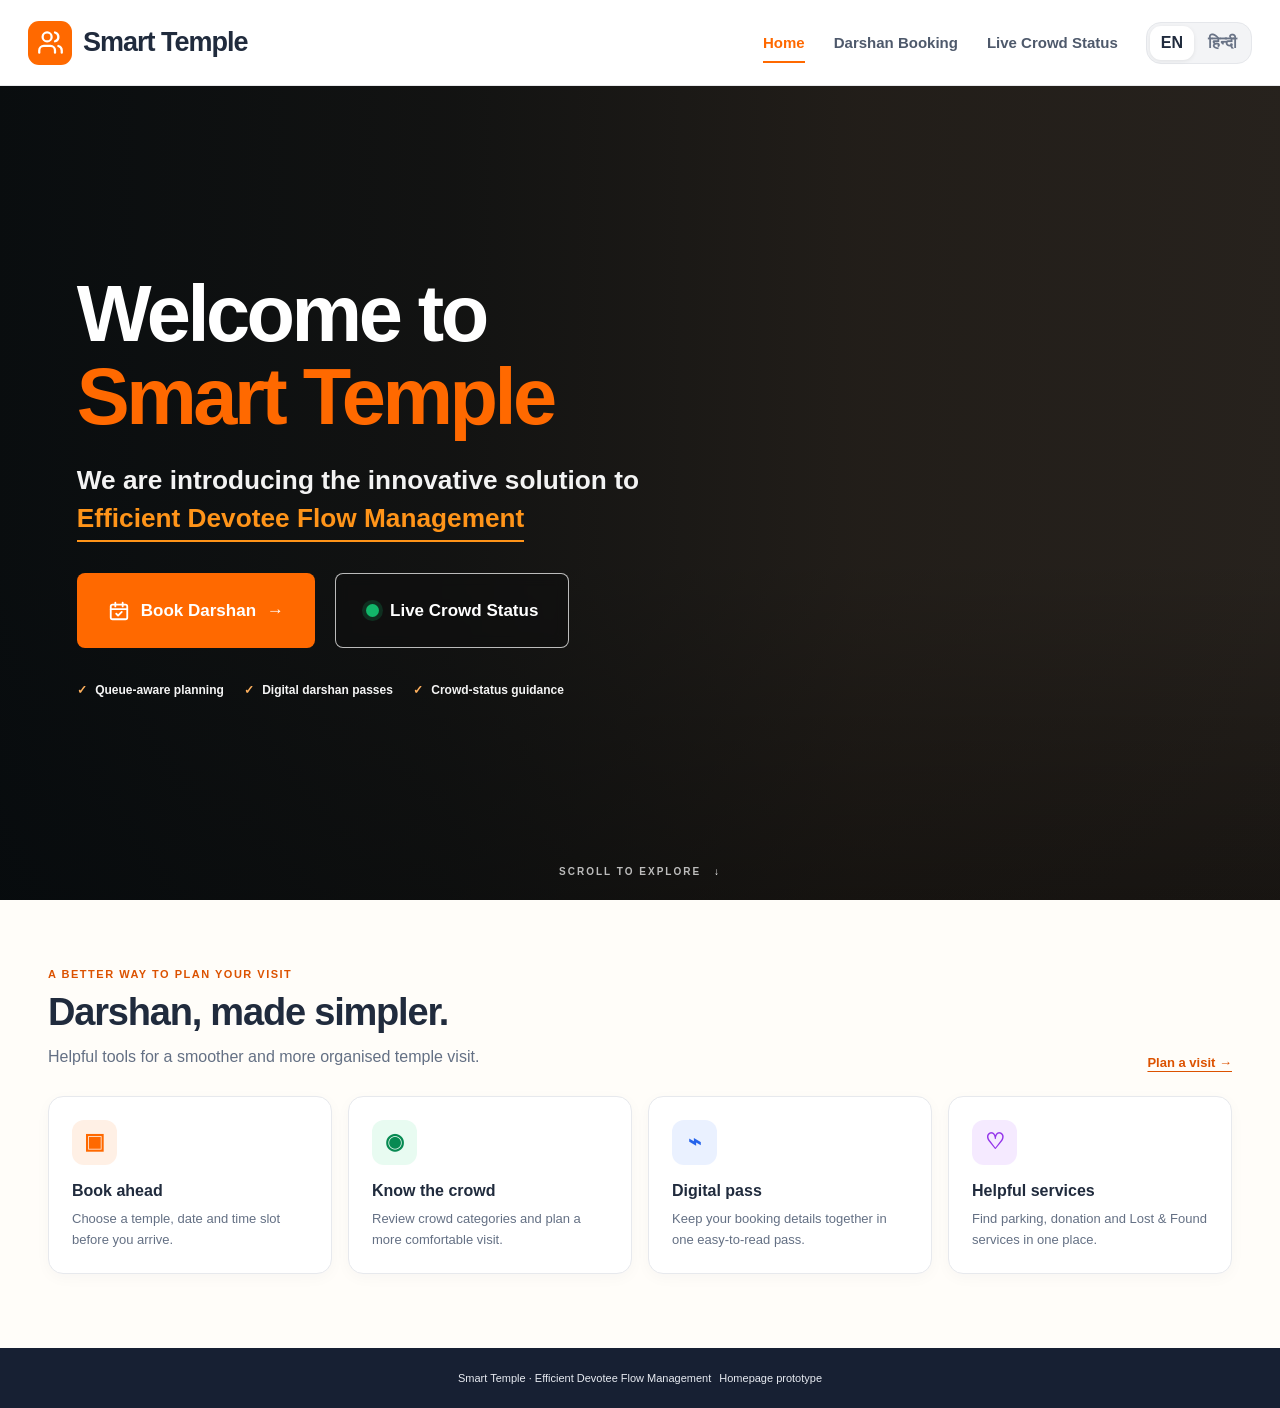
==== index.html @ b8e5ee09 "Add files via upload" ====
<!DOCTYPE html>
<html lang="en">
<head>
  <meta charset="UTF-8">
  <meta name="viewport" content="width=device-width, initial-scale=1.0">
  <meta name="theme-color" content="#ffffff">
  <title>Smart Temple | Efficient Devotee Flow Management</title>
  <link rel="stylesheet" href="styles.css">
</head>

<body>
  <header class="site-header">
    <a class="brand" href="#home" aria-label="Smart Temple Home">
      <span class="brand-icon" aria-hidden="true">
        <svg viewBox="0 0 24 24" fill="none" stroke="currentColor"
             stroke-width="2" stroke-linecap="round" stroke-linejoin="round">
          <path d="M16 21v-2a4 4 0 0 0-4-4H6a4 4 0 0 0-4 4v2"/>
          <circle cx="9" cy="7" r="4"/>
          <path d="M22 21v-2a4 4 0 0 0-3-3.87M16 3.13a4 4 0 0 1 0 7.75"/>
        </svg>
      </span>
      <span>Smart Temple</span>
    </a>

    <nav class="main-nav" id="mainNav" aria-label="Main navigation">
      <a class="nav-link active" href="#home">Home</a>
      <a class="nav-link" href="./login.html">Darshan Booking</a>
      <a class="nav-link" href="#crowd" data-coming-soon="Live Crowd Status">Live Crowd Status</a>
    </nav>

    <div class="language-switch" aria-label="Choose language">
      <button class="language-btn active" data-lang="en">EN</button>
      <button class="language-btn" data-lang="hi">हिन्दी</button>
    </div>

    <button class="menu-toggle" id="menuToggle"
            aria-label="Toggle navigation" aria-expanded="false">☰</button>
  </header>

  <main>
    <section class="hero" id="home">
      <div class="hero-content">
        <h1 id="heroTitle">
          Welcome to<br>
          <span>Smart Temple</span>
        </h1>

        <p class="hero-description" id="heroDescription">
          We are introducing the innovative solution to<br class="desktop-break">
          <strong>Efficient Devotee Flow Management</strong>
        </p>

        <div class="hero-actions">
          <a class="btn btn-primary" href="./login.html">
            <svg viewBox="0 0 24 24" fill="none" stroke="currentColor"
                 stroke-width="2" stroke-linecap="round" stroke-linejoin="round"
                 aria-hidden="true">
              <rect x="3" y="5" width="18" height="16" rx="2"/>
              <path d="M16 3v4M8 3v4M3 10h18M9 15l2 2 4-4"/>
            </svg>
            <span id="bookText">Book Darshan</span>
            <span aria-hidden="true">→</span>
          </a>

          <a class="btn btn-secondary" href="#crowd" data-coming-soon="Live Crowd Status">
            <span class="live-dot" aria-hidden="true"></span>
            <span id="crowdText">Live Crowd Status</span>
          </a>
        </div>

        <div class="hero-benefits">
          <span><b>✓</b> Queue-aware planning</span>
          <span><b>✓</b> Digital darshan passes</span>
          <span><b>✓</b> Crowd-status guidance</span>
        </div>
      </div>

      <div class="scroll-hint">SCROLL TO EXPLORE <span>↓</span></div>
    </section>

    <section class="features" id="features">
      <div class="section-heading">
        <div>
          <span class="eyebrow">A BETTER WAY TO PLAN YOUR VISIT</span>
          <h2>Darshan, made simpler.</h2>
          <p>Helpful tools for a smoother and more organised temple visit.</p>
        </div>
        <a class="text-link" href="./login.html">
          Plan a visit →
        </a>
      </div>

      <div class="feature-grid">
        <article class="feature-card">
          <div class="feature-icon icon-orange">▣</div>
          <h3>Book ahead</h3>
          <p>Choose a temple, date and time slot before you arrive.</p>
        </article>

        <article class="feature-card">
          <div class="feature-icon icon-green">◉</div>
          <h3>Know the crowd</h3>
          <p>Review crowd categories and plan a more comfortable visit.</p>
        </article>

        <article class="feature-card">
          <div class="feature-icon icon-blue">⌁</div>
          <h3>Digital pass</h3>
          <p>Keep your booking details together in one easy-to-read pass.</p>
        </article>

        <article class="feature-card">
          <div class="feature-icon icon-purple">♡</div>
          <h3>Helpful services</h3>
          <p>Find parking, donation and Lost &amp; Found services in one place.</p>
        </article>
      </div>
    </section>
  </main>

  <footer class="site-footer">
    Smart Temple · Efficient Devotee Flow Management
    <span>Homepage prototype</span>
  </footer>

  <div class="toast" id="toast" role="status" aria-live="polite"></div>

  <script>
    const nav = document.getElementById("mainNav");
    const menuToggle = document.getElementById("menuToggle");
    const toast = document.getElementById("toast");
    let toastTimer;

    function showToast(message) {
      toast.textContent = message;
      toast.classList.add("show");
      clearTimeout(toastTimer);
      toastTimer = setTimeout(() => toast.classList.remove("show"), 2600);
    }

    function closeMobileMenu() {
      nav.classList.remove("open");
      menuToggle.setAttribute("aria-expanded", "false");
      menuToggle.textContent = "☰";
    }

    menuToggle.addEventListener("click", () => {
      const isOpen = nav.classList.toggle("open");
      menuToggle.setAttribute("aria-expanded", String(isOpen));
      menuToggle.textContent = isOpen ? "×" : "☰";
    });

    document.querySelectorAll("[data-coming-soon]").forEach(link => {
      link.addEventListener("click", event => {
        event.preventDefault();
        showToast(link.dataset.comingSoon + " page is coming next!");
        closeMobileMenu();
      });
    });

    document.querySelectorAll(".nav-link:not([data-coming-soon])").forEach(link => {
      link.addEventListener("click", () => {
        document.querySelectorAll(".nav-link").forEach(item => {
          item.classList.remove("active");
        });
        link.classList.add("active");
        closeMobileMenu();
      });
    });

    document.querySelectorAll("[data-lang]").forEach(button => {
      button.addEventListener("click", () => {
        document.querySelectorAll("[data-lang]").forEach(item => {
          item.classList.toggle("active", item === button);
        });

        const hindi = button.dataset.lang === "hi";

        document.getElementById("heroTitle").innerHTML = hindi
          ? 'स्मार्ट मंदिर में<br><span>आपका स्वागत है</span>'
          : 'Welcome to<br><span>Smart Temple</span>';

        document.getElementById("heroDescription").innerHTML = hindi
          ? 'दर्शन अनुभव को बेहतर बनाने का अभिनव समाधान<br class="desktop-break"><strong>कुशल भक्त प्रवाह प्रबंधन</strong>'
          : 'We are introducing the innovative solution to<br class="desktop-break"><strong>Efficient Devotee Flow Management</strong>';

        document.getElementById("bookText").textContent =
          hindi ? "दर्शन बुक करें" : "Book Darshan";

        document.getElementById("crowdText").textContent =
          hindi ? "लाइव भीड़ स्थिति" : "Live Crowd Status";
      });
    });
  </script>
</body>
</html>
---- styles.css ----
:root {
  --orange: #ff6900;
  --orange-dark: #dc5200;
  --ink: #202b3d;
  --muted: #647084;
  --green: #12b76a;
  --line: #e7e9ed;
}

* {
  box-sizing: border-box;
}

html {
  scroll-behavior: smooth;
}

body {
  margin: 0;
  font-family: "Segoe UI", Arial, sans-serif;
  color: var(--ink);
  background: #fffdf9;
}

button,
a {
  font: inherit;
}

button {
  cursor: pointer;
}

/* HEADER */
.site-header {
  height: 86px;
  padding: 0 28px;
  display: flex;
  align-items: center;
  gap: 28px;
  background: #fff;
  border-bottom: 1px solid #e9eaec;
  position: sticky;
  top: 0;
  z-index: 20;
}

.brand {
  display: flex;
  align-items: center;
  gap: 11px;
  color: var(--ink);
  text-decoration: none;
  font-size: 27px;
  font-weight: 900;
  letter-spacing: -1px;
  white-space: nowrap;
}

.brand-icon {
  width: 44px;
  height: 44px;
  display: grid;
  place-items: center;
  color: white;
  background: var(--orange);
  border-radius: 11px;
}

.brand-icon svg {
  width: 27px;
  height: 27px;
}

.main-nav {
  display: flex;
  align-items: center;
  gap: 29px;
  height: 100%;
  margin-left: auto;
}

.nav-link {
  height: 100%;
  display: flex;
  align-items: center;
  position: relative;
  text-decoration: none;
  color: #4e596b;
  font-size: 15px;
  font-weight: 700;
}

.nav-link:hover,
.nav-link.active {
  color: var(--orange);
}

.nav-link.active::after {
  content: "";
  position: absolute;
  bottom: 22px;
  left: 0;
  right: 0;
  height: 2px;
  background: var(--orange);
}

.language-switch {
  display: flex;
  gap: 3px;
  padding: 3px;
  background: #f3f4f6;
  border: 1px solid #e5e7eb;
  border-radius: 15px;
}

.language-btn {
  padding: 8px 11px;
  border: 0;
  border-radius: 11px;
  background: transparent;
  color: #697386;
  font-weight: 800;
}

.language-btn.active {
  color: var(--ink);
  background: white;
  box-shadow: 0 1px 4px #00000014;
}

.menu-toggle {
  display: none;
  border: 0;
  background: transparent;
  color: var(--ink);
  font-size: 25px;
}

/* HERO BACKGROUND — LOCAL ASSET */
.hero {
  min-height: 680px;
  height: calc(100vh - 86px);
  max-height: 850px;
  position: relative;
  display: flex;
  align-items: center;
  overflow: hidden;
  color: white;

  /* Image must be at assets/temple-hero.png */
  background-color: #28231e;
  background-image: url("./assets/temple-hero.png");
  background-position: center 52%;
  background-size: cover;
  background-repeat: no-repeat;
}

/* Dark overlay keeps text readable */
.hero::before {
  content: "";
  position: absolute;
  inset: 0;
  background:
    linear-gradient(
      90deg,
      rgba(5, 10, 13, 0.88) 0%,
      rgba(9, 12, 13, 0.70) 35%,
      rgba(17, 15, 12, 0.28) 67%,
      rgba(16, 13, 10, 0.05) 100%
    ),
    linear-gradient(
      0deg,
      rgba(0, 0, 0, 0.40),
      transparent 42%
    );
}

.hero-content {
  position: relative;
  z-index: 1;
  width: 88%;
  max-width: 1510px;
  margin: 0 auto;
  padding: 40px 0 56px;
}

.hero h1 {
  margin: 0 0 24px;
  font-size: clamp(52px, 6.2vw, 94px);
  line-height: 1.04;
  letter-spacing: -3.5px;
  font-weight: 900;
}

.hero h1 span {
  color: var(--orange);
}

.hero-description {
  margin: 0 0 31px;
  font-size: clamp(19px, 2.05vw, 28px);
  line-height: 1.43;
  font-weight: 650;
  color: #f3f3f3;
}

.hero-description strong {
  display: inline-block;
  color: #ff9419;
  border-bottom: 2px solid #ff9419;
  padding-bottom: 3px;
  font-weight: 800;
}

/* HERO BUTTONS */
.hero-actions {
  display: flex;
  flex-wrap: wrap;
  gap: 20px;
}

.btn {
  min-height: 75px;
  padding: 0 30px;
  border-radius: 8px;
  border: 1px solid transparent;
  display: inline-flex;
  align-items: center;
  justify-content: center;
  gap: 11px;
  color: white;
  font-size: 17px;
  font-weight: 800;
  text-decoration: none;
  transition: transform 0.2s, box-shadow 0.2s;
}

.btn:hover {
  transform: translateY(-2px);
  box-shadow: 0 9px 22px #0003;
}

.btn-primary {
  background: var(--orange);
}

.btn-primary:hover {
  background: var(--orange-dark);
}

.btn-primary svg {
  width: 22px;
  height: 22px;
}

.btn-secondary {
  background: rgba(15, 15, 15, 0.62);
  border-color: #ffffffb8;
  backdrop-filter: blur(7px);
}

.live-dot {
  width: 13px;
  height: 13px;
  border-radius: 50%;
  background: var(--green);
  box-shadow: 0 0 0 4px #12b76a30;
}

/* HERO BENEFITS */
.hero-benefits {
  display: flex;
  flex-wrap: wrap;
  gap: 20px;
  margin-top: 35px;
  color: #f4f4f4;
  font-size: 12px;
  font-weight: 650;
}

.hero-benefits b {
  color: #ffb15e;
  margin-right: 5px;
}

.scroll-hint {
  position: absolute;
  bottom: 23px;
  left: 50%;
  transform: translateX(-50%);
  color: #ffffffb8;
  font-size: 10px;
  font-weight: 700;
  letter-spacing: 2px;
  white-space: nowrap;
}

.scroll-hint span {
  color: white;
  margin-left: 8px;
}

/* FEATURE SECTION */
.features {
  max-width: 1240px;
  margin: auto;
  padding: 64px 28px 74px;
}

.section-heading {
  display: flex;
  justify-content: space-between;
  align-items: end;
  gap: 20px;
  margin-bottom: 26px;
}

.eyebrow {
  color: var(--orange-dark);
  font-size: 11px;
  font-weight: 900;
  letter-spacing: 1.5px;
}

.section-heading h2 {
  font-size: clamp(28px, 3.2vw, 38px);
  letter-spacing: -1.2px;
  margin: 9px 0 0;
}

.section-heading p {
  color: var(--muted);
  margin: 10px 0 0;
  line-height: 1.6;
}

.text-link {
  color: var(--orange-dark);
  font-size: 13px;
  font-weight: 800;
  text-underline-offset: 4px;
  white-space: nowrap;
}

.feature-grid {
  display: grid;
  grid-template-columns: repeat(4, minmax(0, 1fr));
  gap: 16px;
}

.feature-card {
  padding: 23px;
  background: white;
  border: 1px solid var(--line);
  border-radius: 15px;
  box-shadow: 0 4px 15px #1e293b08;
}

.feature-icon {
  width: 45px;
  height: 45px;
  border-radius: 12px;
  display: grid;
  place-items: center;
  margin-bottom: 17px;
  font-size: 22px;
  font-weight: 800;
}

.icon-orange {
  background: #fff0e5;
  color: var(--orange);
}

.icon-green {
  background: #e8fbf1;
  color: #078a52;
}

.icon-blue {
  background: #eaf1ff;
  color: #2463eb;
}

.icon-purple {
  background: #f5eaff;
  color: #9333ea;
}

.feature-card h3 {
  font-size: 16px;
  margin: 0 0 8px;
}

.feature-card p {
  color: var(--muted);
  font-size: 13px;
  line-height: 1.65;
  margin: 0;
}

/* FOOTER */
.site-footer {
  display: flex;
  justify-content: center;
  gap: 8px;
  flex-wrap: wrap;
  background: #172033;
  color: #e8ebf2;
  padding: 24px;
  text-align: center;
  font-size: 11px;
}

/* TOAST MESSAGE */
.toast {
  position: fixed;
  left: 50%;
  bottom: 24px;
  transform: translate(-50%, 20px);
  opacity: 0;
  pointer-events: none;
  z-index: 50;
  padding: 13px 18px;
  background: #172033;
  color: white;
  border-radius: 10px;
  box-shadow: 0 8px 24px #0003;
  font-size: 12px;
  font-weight: 700;
  transition: opacity 0.2s, transform 0.2s;
  max-width: calc(100vw - 30px);
  text-align: center;
}

.toast.show {
  opacity: 1;
  transform: translate(-50%, 0);
}

/* TABLET */
@media (max-width: 1000px) {
  .site-header {
    padding: 0 18px;
    gap: 18px;
  }

  .brand {
    font-size: 22px;
  }

  .main-nav {
    gap: 18px;
  }

  .feature-grid {
    grid-template-columns: repeat(2, minmax(0, 1fr));
  }

  .hero {
    background-position: 56% center;
  }
}

/* MOBILE */
@media (max-width: 720px) {
  .site-header {
    height: 72px;
  }

  .brand {
    font-size: 20px;
  }

  .brand-icon {
    width: 38px;
    height: 38px;
  }

  .menu-toggle {
    display: block;
  }

  .main-nav {
    display: none;
    position: absolute;
    top: 72px;
    left: 0;
    right: 0;
    height: auto;
    padding: 10px 18px 16px;
    flex-direction: column;
    align-items: stretch;
    gap: 0;
    background: white;
    box-shadow: 0 10px 18px #00000012;
  }

  .main-nav.open {
    display: flex;
  }

  .nav-link {
    height: 43px;
  }

  .nav-link.active::after {
    display: none;
  }

  .language-switch {
    margin-left: auto;
  }

  .language-btn {
    padding: 7px 9px;
    font-size: 11px;
  }

  .hero {
    height: calc(100svh - 72px);
    min-height: 590px;
    background-position: 56% center;
  }

  .hero::before {
    background:
      linear-gradient(
        90deg,
        rgba(5, 10, 13, 0.82),
        rgba(9, 12, 13, 0.48) 70%,
        rgba(17, 15, 12, 0.18)
      ),
      linear-gradient(
        0deg,
        rgba(0, 0, 0, 0.45),
        transparent 50%
      );
  }

  .hero-content {
    width: calc(100% - 40px);
    padding: 28px 0;
  }

  .hero h1 {
    font-size: clamp(48px, 10vw, 68px);
    letter-spacing: -2px;
  }

  .hero-description {
    font-size: 18px;
  }

  .btn {
    min-height: 60px;
    padding: 0 18px;
    font-size: 14px;
  }

  .hero-actions {
    gap: 12px;
  }

  .hero-benefits {
    flex-direction: column;
    gap: 9px;
    margin-top: 25px;
  }

  .scroll-hint {
    display: none;
  }

  .features {
    padding: 42px 18px 50px;
  }

  .section-heading {
    align-items: start;
    flex-direction: column;
  }
}

/* SMALL MOBILE */
@media (max-width: 430px) {
  .brand {
    font-size: 18px;
    gap: 8px;
  }

  .brand-icon {
    width: 34px;
    height: 34px;
  }

  .hero h1 {
    font-size: 47px;
  }

  .hero-actions {
    flex-direction: column;
    align-items: stretch;
    max-width: 310px;
  }

  .feature-grid {
    grid-template-columns: 1fr;
  }
}
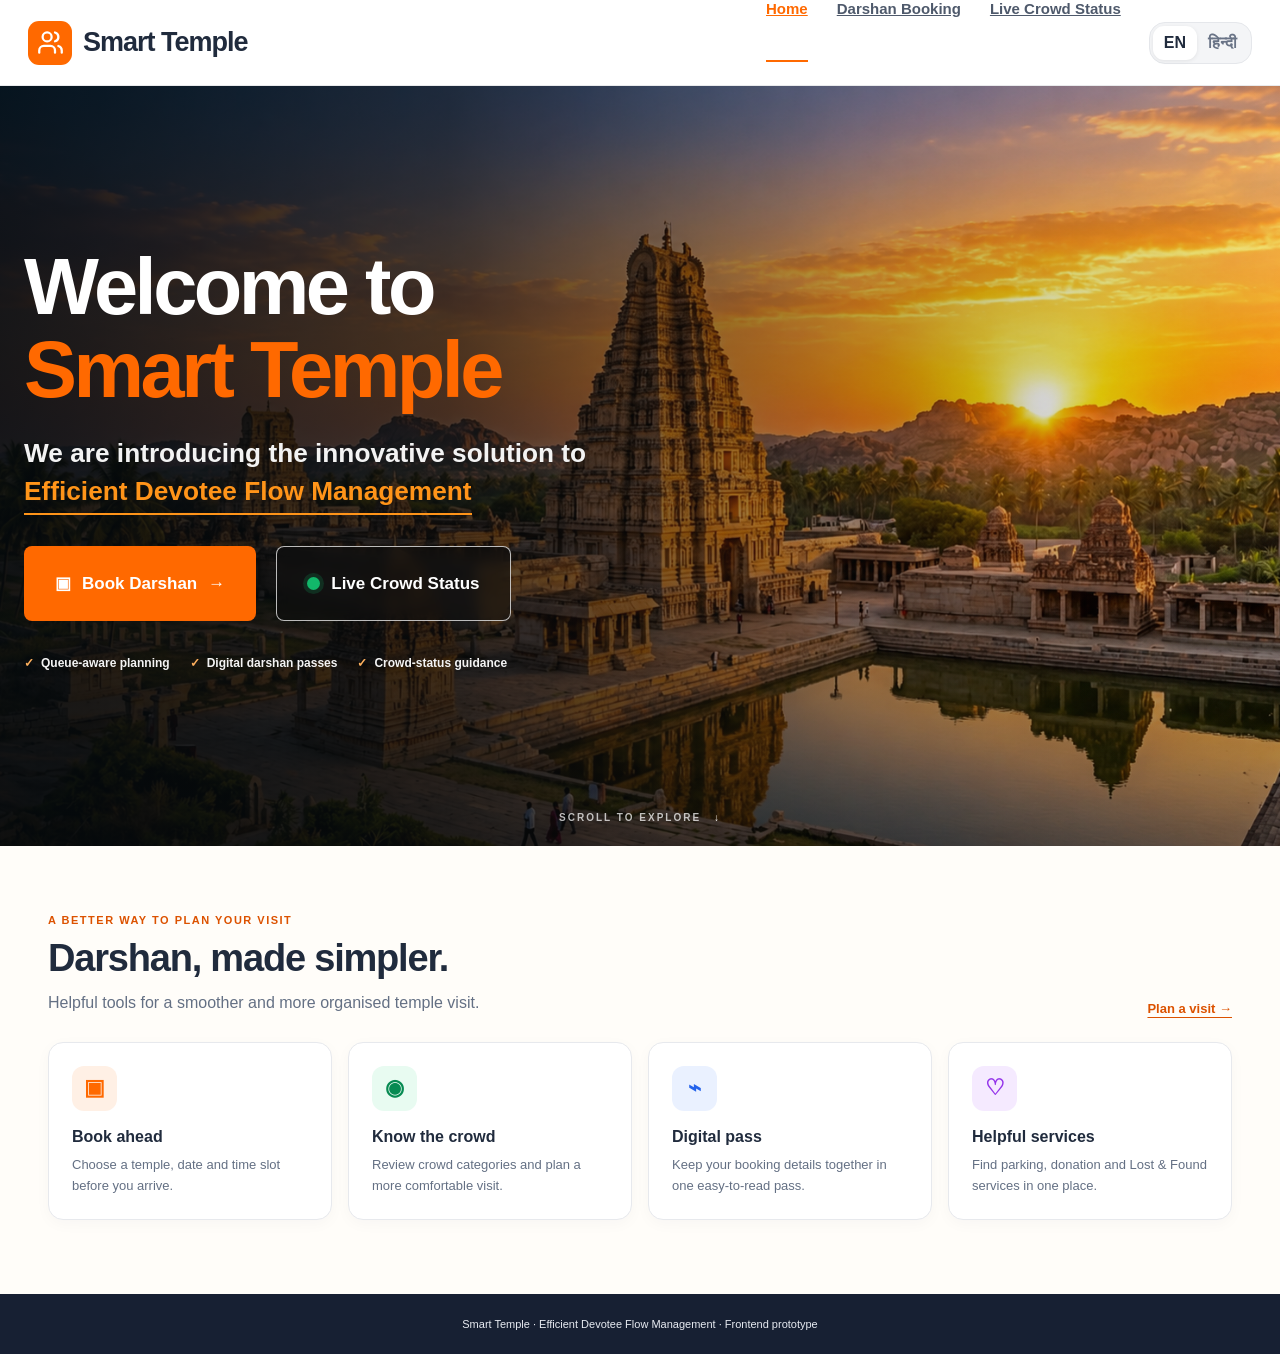
==== commit afe4f821: "Add Supabase live crowd status page" ====
--- a/index.html
+++ b/index.html
@@ -1,197 +1,515 @@
-
 <!DOCTYPE html>
 <html lang="en">
 <head>
-  <meta charset="UTF-8">
-  <meta name="viewport" content="width=device-width, initial-scale=1.0">
-  <meta name="theme-color" content="#ffffff">
-  <title>Smart Temple | Efficient Devotee Flow Management</title>
-  <link rel="stylesheet" href="styles.css">
+<meta charset="UTF-8">
+<meta name="viewport" content="width=device-width, initial-scale=1.0">
+<meta name="theme-color" content="#ffffff">
+<title>Smart Temple | Efficient Devotee Flow Management</title>
+<style>
+:root {
+  --saffron: #ff6900;
+  --saffron-dark: #dc5200;
+  --ink: #202b3d;
+  --muted: #647084;
+  --paper: #fffdf9;
+  --line: #e7e9ed;
+  --green: #12b76a;
+}
+* { box-sizing: border-box; }
+html { scroll-behavior: smooth; }
+body {
+  margin: 0;
+  font-family: Inter, "Segoe UI", Arial, sans-serif;
+  color: var(--ink);
+  background: var(--paper);
+}
+button, a { font: inherit; }
+button { cursor: pointer; }
+.site-header {
+  height: 86px;
+  padding: 0 28px;
+  display: flex;
+  align-items: center;
+  gap: 28px;
+  background: #fff;
+  border-bottom: 1px solid #e9eaec;
+  position: sticky;
+  top: 0;
+  z-index: 20;
+}
+.brand {
+  display: inline-flex;
+  align-items: center;
+  gap: 11px;
+  color: var(--ink);
+  text-decoration: none;
+  font-weight: 900;
+  font-size: 27px;
+  letter-spacing: -1px;
+  white-space: nowrap;
+}
+.brand-icon {
+  width: 44px;
+  height: 44px;
+  display: grid;
+  place-items: center;
+  color: #fff;
+  background: var(--saffron);
+  border-radius: 11px;
+}
+.brand-icon svg { width: 27px; height: 27px; }
+.main-nav {
+  display: flex;
+  align-items: center;
+  gap: 29px;
+  height: 100%;
+  margin-left: auto;
+}
+.nav-link {
+  height: 100%;
+  padding: 0;
+  border: 0;
+  background: transparent;
+  color: #4e596b;
+  font-size: 15px;
+  font-weight: 700;
+  position: relative;
+}
+.nav-link:hover, .nav-link.active { color: var(--saffron); }
+.nav-link.active::after {
+  content: "";
+  position: absolute;
+  bottom: 23px;
+  left: 0;
+  right: 0;
+  height: 2px;
+  background: var(--saffron);
+}
+.language-switch {
+  display: flex;
+  align-items: center;
+  padding: 3px;
+  background: #f4f5f7;
+  border: 1px solid #e5e7eb;
+  border-radius: 16px;
+}
+.language-switch button {
+  border: 0;
+  border-radius: 11px;
+  background: transparent;
+  padding: 8px 11px;
+  color: #697386;
+  font-weight: 800;
+}
+.language-switch button.active {
+  color: #202b3d;
+  background: white;
+  box-shadow: 0 1px 4px #00000014;
+}
+.menu-toggle {
+  display: none;
+  border: 0;
+  background: transparent;
+  font-size: 25px;
+  color: var(--ink);
+}
+.hero {
+  min-height: min(760px, calc(100vh - 86px));
+  height: 720px;
+  max-height: 850px;
+  position: relative;
+  display: flex;
+  align-items: center;
+  overflow: hidden;
+  color: white;
+  background: #28231e url("assets/temple-hero.png") center 52% / cover no-repeat;
+}
+.hero::before {
+  content: "";
+  position: absolute;
+  inset: 0;
+  background:
+    linear-gradient(90deg, rgba(5, 10, 13, .88) 0%, rgba(9, 12, 13, .70) 35%, rgba(17, 15, 12, .28) 67%, rgba(16, 13, 10, .05) 100%),
+    linear-gradient(0deg, rgba(0, 0, 0, .40) 0%, transparent 42%);
+}
+.hero-content {
+  position: relative;
+  z-index: 1;
+  width: min(100% - 48px, 1510px);
+  margin: 0 auto;
+  padding: 40px 0 56px;
+}
+.hero-copy-wrap { max-width: 900px; }
+.hero h1 {
+  margin: 0 0 24px;
+  font-size: clamp(52px, 6.2vw, 94px);
+  line-height: 1.04;
+  letter-spacing: -3.5px;
+  font-weight: 900;
+}
+.hero h1 span { color: var(--saffron); }
+.hero-description {
+  margin: 0 0 31px;
+  font-size: clamp(19px, 2.05vw, 28px);
+  line-height: 1.43;
+  font-weight: 650;
+  color: #f3f3f3;
+}
+.hero-description strong {
+  display: inline-block;
+  color: #ff9419;
+  border-bottom: 2px solid #ff9419;
+  padding-bottom: 3px;
+  font-weight: 800;
+}
+.hero-actions {
+  display: flex;
+  flex-wrap: wrap;
+  gap: 20px;
+}
+.btn {
+  min-height: 75px;
+  padding: 0 30px;
+  border-radius: 8px;
+  border: 1px solid transparent;
+  display: inline-flex;
+  align-items: center;
+  justify-content: center;
+  gap: 11px;
+  color: white;
+  font-size: 17px;
+  font-weight: 800;
+  text-decoration: none;
+  transition: transform .15s ease, box-shadow .15s ease, background .15s ease;
+}
+.btn:hover { transform: translateY(-2px); box-shadow: 0 9px 22px #0003; }
+.btn-primary { background: var(--saffron); }
+.btn-primary:hover { background: var(--saffron-dark); }
+.btn-outline {
+  background: rgba(15, 15, 15, .62);
+  border-color: rgba(255, 255, 255, .72);
+  backdrop-filter: blur(7px);
+}
+.live-indicator {
+  width: 13px;
+  height: 13px;
+  border-radius: 50%;
+  background: var(--green);
+  box-shadow: 0 0 0 4px rgba(18, 183, 106, .18);
+}
+.hero-benefits {
+  display: flex;
+  flex-wrap: wrap;
+  gap: 20px;
+  margin-top: 35px;
+  color: #f4f4f4;
+  font-size: 12px;
+  font-weight: 650;
+}
+.hero-benefits span { display: inline-flex; align-items: center; gap: 7px; }
+.hero-benefits b { color: #ffb15e; }
+.hero-scroll {
+  position: absolute;
+  bottom: 23px;
+  left: 50%;
+  transform: translateX(-50%);
+  font-size: 10px;
+  font-weight: 700;
+  letter-spacing: 2px;
+  color: #ffffffb8;
+}
+.hero-scroll span { color: white; margin-left: 8px; }
+.content-section {
+  max-width: 1240px;
+  padding: 64px 28px 74px;
+  margin: 0 auto;
+}
+.section-heading {
+  display: flex;
+  justify-content: space-between;
+  align-items: end;
+  gap: 20px;
+  margin-bottom: 26px;
+}
+.eyebrow {
+  color: var(--saffron-dark);
+  font-size: 11px;
+  font-weight: 900;
+  letter-spacing: 1.5px;
+}
+.section-heading h2 {
+  font-size: clamp(28px, 3.2vw, 38px);
+  letter-spacing: -1.2px;
+  margin: 9px 0 0;
+}
+.section-heading p {
+  color: var(--muted);
+  margin: 10px 0 0;
+  line-height: 1.6;
+}
+.small-link {
+  color: var(--saffron-dark);
+  font-size: 13px;
+  font-weight: 800;
+  text-underline-offset: 4px;
+  white-space: nowrap;
+}
+.feature-grid {
+  display: grid;
+  grid-template-columns: repeat(4, minmax(0, 1fr));
+  gap: 16px;
+}
+.feature-card {
+  padding: 23px;
+  background: white;
+  border: 1px solid var(--line);
+  border-radius: 15px;
+  box-shadow: 0 4px 15px #1e293b08;
+}
+.feature-icon {
+  width: 45px;
+  height: 45px;
+  border-radius: 12px;
+  display: grid;
+  place-items: center;
+  margin-bottom: 17px;
+  font-size: 22px;
+  font-weight: 800;
+}
+.icon-orange { background: #fff0e5; color: var(--saffron); }
+.icon-green { background: #e8fbf1; color: #078a52; }
+.icon-blue { background: #eaf1ff; color: #2463eb; }
+.icon-purple { background: #f5eaff; color: #9333ea; }
+.feature-card h3 { font-size: 16px; margin: 0 0 8px; }
+.feature-card p { color: var(--muted); font-size: 13px; line-height: 1.65; margin: 0; }
+.site-footer {
+  background: #172033;
+  color: #e8ebf2;
+  padding: 24px 28px;
+  text-align: center;
+  font-size: 11px;
+}
+.toast {
+  position: fixed;
+  left: 50%;
+  bottom: 24px;
+  transform: translate(-50%, 20px);
+  opacity: 0;
+  pointer-events: none;
+  z-index: 50;
+  padding: 13px 18px;
+  background: #172033;
+  color: white;
+  border-radius: 10px;
+  box-shadow: 0 8px 24px #0003;
+  font-size: 12px;
+  font-weight: 700;
+  transition: opacity .2s, transform .2s;
+  max-width: calc(100vw - 30px);
+  text-align: center;
+}
+.toast.show { opacity: 1; transform: translate(-50%, 0); }
+@media (min-width: 1500px) {
+  .hero-content { width: min(100% - 9%, 1510px); }
+}
+@media (max-width: 1000px) {
+  .site-header { padding: 0 18px; gap: 18px; }
+  .brand { font-size: 22px; }
+  .main-nav { gap: 18px; }
+  .feature-grid { grid-template-columns: repeat(2, minmax(0, 1fr)); }
+  .hero { background-position: 56% center; }
+}
+@media (max-width: 720px) {
+  .site-header { height: 72px; }
+  .brand { font-size: 20px; }
+  .brand-icon { width: 38px; height: 38px; }
+  .menu-toggle { display: block; }
+  .main-nav {
+    display: none;
+    position: absolute;
+    top: 72px;
+    left: 0;
+    right: 0;
+    height: auto;
+    padding: 10px 18px 16px;
+    flex-direction: column;
+    align-items: stretch;
+    gap: 0;
+    background: white;
+    box-shadow: 0 10px 18px #00000012;
+  }
+  .main-nav.open { display: flex; }
+  .nav-link { height: 43px; text-align: left; }
+  .nav-link.active::after { display: none; }
+  .language-switch { margin-left: auto; }
+  .language-switch button { padding: 7px 9px; font-size: 11px; }
+  .hero { height: calc(100svh - 72px); min-height: 590px; background-position: 56% center; }
+  .hero::before {
+    background:
+      linear-gradient(90deg, rgba(5, 10, 13, .82), rgba(9, 12, 13, .48) 70%, rgba(17, 15, 12, .18)),
+      linear-gradient(0deg, rgba(0, 0, 0, .45), transparent 50%);
+  }
+  .hero-content { width: calc(100% - 40px); padding: 28px 0; }
+  .hero h1 { font-size: clamp(48px, 10vw, 68px); letter-spacing: -2px; }
+  .hero-description { font-size: 18px; }
+  .btn { min-height: 60px; padding: 0 18px; font-size: 14px; }
+  .hero-actions { gap: 12px; }
+  .hero-benefits { flex-direction: column; gap: 9px; margin-top: 25px; }
+  .hero-scroll { display: none; }
+  .content-section { padding: 42px 18px 50px; }
+  .section-heading { align-items: start; flex-direction: column; }
+}
+@media (max-width: 430px) {
+  .brand { font-size: 18px; gap: 8px; }
+  .brand-icon { width: 34px; height: 34px; }
+  .hero h1 { font-size: 47px; }
+  .hero-actions { flex-direction: column; align-items: stretch; max-width: 310px; }
+  .feature-grid { grid-template-columns: 1fr; }
+}
+</style>
 </head>
-
 <body>
-  <header class="site-header">
-    <a class="brand" href="#home" aria-label="Smart Temple Home">
-      <span class="brand-icon" aria-hidden="true">
-        <svg viewBox="0 0 24 24" fill="none" stroke="currentColor"
-             stroke-width="2" stroke-linecap="round" stroke-linejoin="round">
-          <path d="M16 21v-2a4 4 0 0 0-4-4H6a4 4 0 0 0-4 4v2"/>
-          <circle cx="9" cy="7" r="4"/>
-          <path d="M22 21v-2a4 4 0 0 0-3-3.87M16 3.13a4 4 0 0 1 0 7.75"/>
-        </svg>
-      </span>
-      <span>Smart Temple</span>
-    </a>
-
-    <nav class="main-nav" id="mainNav" aria-label="Main navigation">
-      <a class="nav-link active" href="#home">Home</a>
-      <a class="nav-link" href="./login.html">Darshan Booking</a>
-      <a class="nav-link" href="#crowd" data-coming-soon="Live Crowd Status">Live Crowd Status</a>
-    </nav>
-
-    <div class="language-switch" aria-label="Choose language">
-      <button class="language-btn active" data-lang="en">EN</button>
-      <button class="language-btn" data-lang="hi">हिन्दी</button>
-    </div>
-
-    <button class="menu-toggle" id="menuToggle"
-            aria-label="Toggle navigation" aria-expanded="false">☰</button>
-  </header>
-
-  <main>
-    <section class="hero" id="home">
-      <div class="hero-content">
-        <h1 id="heroTitle">
-          Welcome to<br>
-          <span>Smart Temple</span>
-        </h1>
-
+<header class="site-header">
+  <a class="brand" href="#home" aria-label="Smart Temple home">
+    <span class="brand-icon" aria-hidden="true">
+      <svg viewBox="0 0 24 24" fill="none" stroke="currentColor" stroke-width="2" stroke-linecap="round" stroke-linejoin="round">
+        <path d="M16 21v-2a4 4 0 0 0-4-4H6a4 4 0 0 0-4 4v2"></path>
+        <circle cx="9" cy="7" r="4"></circle>
+        <path d="M22 21v-2a4 4 0 0 0-3-3.87M16 3.13a4 4 0 0 1 0 7.75"></path>
+      </svg>
+    </span>
+    <span>Smart Temple</span>
+  </a>
+
+  <nav class="main-nav" id="mainNav" aria-label="Main navigation">
+    <a class="nav-link active" href="#home" data-nav="home">Home</a>
+    <a class="nav-link" href="#booking" data-nav="booking">Darshan Booking</a>
+    <a class="nav-link" href="live-crowd-status.html" data-nav="crowd">Live Crowd Status</a>
+  </nav>
+
+  <div class="language-switch" aria-label="Language selection">
+    <button type="button" class="active" data-lang="en">EN</button>
+    <button type="button" data-lang="hi">हिन्दी</button>
+  </div>
+  <button class="menu-toggle" id="menuToggle" aria-label="Toggle navigation" aria-expanded="false">☰</button>
+</header>
+
+<main>
+  <section class="hero" id="home" aria-label="Welcome to Smart Temple">
+    <div class="hero-content">
+      <div class="hero-copy-wrap">
+        <h1 id="heroTitle">Welcome to<br><span>Smart Temple</span></h1>
         <p class="hero-description" id="heroDescription">
           We are introducing the innovative solution to<br class="desktop-break">
           <strong>Efficient Devotee Flow Management</strong>
         </p>
-
         <div class="hero-actions">
-          <a class="btn btn-primary" href="./login.html">
-            <svg viewBox="0 0 24 24" fill="none" stroke="currentColor"
-                 stroke-width="2" stroke-linecap="round" stroke-linejoin="round"
-                 aria-hidden="true">
-              <rect x="3" y="5" width="18" height="16" rx="2"/>
-              <path d="M16 3v4M8 3v4M3 10h18M9 15l2 2 4-4"/>
-            </svg>
-            <span id="bookText">Book Darshan</span>
+          <a class="btn btn-primary" href="#booking" id="bookButton">
+            <span aria-hidden="true">▣</span>
+            <span>Book Darshan</span>
             <span aria-hidden="true">→</span>
           </a>
-
-          <a class="btn btn-secondary" href="#crowd" data-coming-soon="Live Crowd Status">
-            <span class="live-dot" aria-hidden="true"></span>
-            <span id="crowdText">Live Crowd Status</span>
+          <a class="btn btn-outline" href="live-crowd-status.html" id="crowdButton">
+            <span class="live-indicator" aria-hidden="true"></span>
+            <span>Live Crowd Status</span>
           </a>
         </div>
-
         <div class="hero-benefits">
           <span><b>✓</b> Queue-aware planning</span>
           <span><b>✓</b> Digital darshan passes</span>
           <span><b>✓</b> Crowd-status guidance</span>
         </div>
       </div>
-
-      <div class="scroll-hint">SCROLL TO EXPLORE <span>↓</span></div>
-    </section>
-
-    <section class="features" id="features">
-      <div class="section-heading">
-        <div>
-          <span class="eyebrow">A BETTER WAY TO PLAN YOUR VISIT</span>
-          <h2>Darshan, made simpler.</h2>
-          <p>Helpful tools for a smoother and more organised temple visit.</p>
-        </div>
-        <a class="text-link" href="./login.html">
-          Plan a visit →
-        </a>
+    </div>
+    <div class="hero-scroll">SCROLL TO EXPLORE <span>↓</span></div>
+  </section>
+
+  <section class="content-section" id="features">
+    <div class="section-heading">
+      <div>
+        <span class="eyebrow">A BETTER WAY TO PLAN YOUR VISIT</span>
+        <h2>Darshan, made simpler.</h2>
+        <p>Helpful tools for a smoother and more organised temple visit.</p>
       </div>
-
-      <div class="feature-grid">
-        <article class="feature-card">
-          <div class="feature-icon icon-orange">▣</div>
-          <h3>Book ahead</h3>
-          <p>Choose a temple, date and time slot before you arrive.</p>
-        </article>
-
-        <article class="feature-card">
-          <div class="feature-icon icon-green">◉</div>
-          <h3>Know the crowd</h3>
-          <p>Review crowd categories and plan a more comfortable visit.</p>
-        </article>
-
-        <article class="feature-card">
-          <div class="feature-icon icon-blue">⌁</div>
-          <h3>Digital pass</h3>
-          <p>Keep your booking details together in one easy-to-read pass.</p>
-        </article>
-
-        <article class="feature-card">
-          <div class="feature-icon icon-purple">♡</div>
-          <h3>Helpful services</h3>
-          <p>Find parking, donation and Lost &amp; Found services in one place.</p>
-        </article>
-      </div>
-    </section>
-  </main>
-
-  <footer class="site-footer">
-    Smart Temple · Efficient Devotee Flow Management
-    <span>Homepage prototype</span>
-  </footer>
-
-  <div class="toast" id="toast" role="status" aria-live="polite"></div>
-
-  <script>
-    const nav = document.getElementById("mainNav");
-    const menuToggle = document.getElementById("menuToggle");
-    const toast = document.getElementById("toast");
-    let toastTimer;
-
-    function showToast(message) {
-      toast.textContent = message;
-      toast.classList.add("show");
-      clearTimeout(toastTimer);
-      toastTimer = setTimeout(() => toast.classList.remove("show"), 2600);
-    }
-
-    function closeMobileMenu() {
-      nav.classList.remove("open");
-      menuToggle.setAttribute("aria-expanded", "false");
-      menuToggle.textContent = "☰";
-    }
-
-    menuToggle.addEventListener("click", () => {
-      const isOpen = nav.classList.toggle("open");
-      menuToggle.setAttribute("aria-expanded", String(isOpen));
-      menuToggle.textContent = isOpen ? "×" : "☰";
-    });
-
-    document.querySelectorAll("[data-coming-soon]").forEach(link => {
-      link.addEventListener("click", event => {
-        event.preventDefault();
-        showToast(link.dataset.comingSoon + " page is coming next!");
-        closeMobileMenu();
-      });
-    });
-
-    document.querySelectorAll(".nav-link:not([data-coming-soon])").forEach(link => {
-      link.addEventListener("click", () => {
-        document.querySelectorAll(".nav-link").forEach(item => {
-          item.classList.remove("active");
-        });
-        link.classList.add("active");
-        closeMobileMenu();
-      });
-    });
-
-    document.querySelectorAll("[data-lang]").forEach(button => {
-      button.addEventListener("click", () => {
-        document.querySelectorAll("[data-lang]").forEach(item => {
-          item.classList.toggle("active", item === button);
-        });
-
-        const hindi = button.dataset.lang === "hi";
-
-        document.getElementById("heroTitle").innerHTML = hindi
-          ? 'स्मार्ट मंदिर में<br><span>आपका स्वागत है</span>'
-          : 'Welcome to<br><span>Smart Temple</span>';
-
-        document.getElementById("heroDescription").innerHTML = hindi
-          ? 'दर्शन अनुभव को बेहतर बनाने का अभिनव समाधान<br class="desktop-break"><strong>कुशल भक्त प्रवाह प्रबंधन</strong>'
-          : 'We are introducing the innovative solution to<br class="desktop-break"><strong>Efficient Devotee Flow Management</strong>';
-
-        document.getElementById("bookText").textContent =
-          hindi ? "दर्शन बुक करें" : "Book Darshan";
-
-        document.getElementById("crowdText").textContent =
-          hindi ? "लाइव भीड़ स्थिति" : "Live Crowd Status";
-      });
-    });
-  </script>
+      <a class="small-link" href="#booking">Plan a visit →</a>
+    </div>
+    <div class="feature-grid">
+      <article class="feature-card">
+        <div class="feature-icon icon-orange" aria-hidden="true">▣</div>
+        <h3>Book ahead</h3>
+        <p>Choose a temple, date and time slot before you arrive.</p>
+      </article>
+      <article class="feature-card">
+        <div class="feature-icon icon-green" aria-hidden="true">◉</div>
+        <h3>Know the crowd</h3>
+        <p>Review crowd categories and plan a more comfortable visit.</p>
+      </article>
+      <article class="feature-card">
+        <div class="feature-icon icon-blue" aria-hidden="true">⌁</div>
+        <h3>Digital pass</h3>
+        <p>Keep your booking details together in one easy-to-read pass.</p>
+      </article>
+      <article class="feature-card">
+        <div class="feature-icon icon-purple" aria-hidden="true">♡</div>
+        <h3>Helpful services</h3>
+        <p>Find parking, donation and Lost &amp; Found services in one place.</p>
+      </article>
+    </div>
+  </section>
+  <footer class="site-footer" id="footer">Smart Temple · Efficient Devotee Flow Management · Frontend prototype</footer>
+</main>
+
+<div class="toast" id="toast" role="status" aria-live="polite"></div>
+<script>
+const nav = document.getElementById("mainNav");
+const menuToggle = document.getElementById("menuToggle");
+const toast = document.getElementById("toast");
+let toastTimer;
+
+menuToggle.addEventListener("click", () => {
+  const isOpen = nav.classList.toggle("open");
+  menuToggle.setAttribute("aria-expanded", String(isOpen));
+  menuToggle.textContent = isOpen ? "×" : "☰";
+});
+
+document.querySelectorAll(".nav-link").forEach(link => {
+  link.addEventListener("click", () => {
+    document.querySelectorAll(".nav-link").forEach(item => item.classList.remove("active"));
+    link.classList.add("active");
+    nav.classList.remove("open");
+    menuToggle.setAttribute("aria-expanded", "false");
+    menuToggle.textContent = "☰";
+    const target = link.dataset.nav;
+    if (target === "booking") showToast("Darshan booking screen will be added next.");
+  });
+});
+
+document.querySelectorAll('[href="#booking"]').forEach(link => {
+  link.addEventListener("click", () => showToast("Darshan booking screen will be added next."));
+});
+
+function showToast(message) {
+  toast.textContent = message;
+  toast.classList.add("show");
+  clearTimeout(toastTimer);
+  toastTimer = setTimeout(() => toast.classList.remove("show"), 2600);
+}
+
+document.querySelectorAll("[data-lang]").forEach(button => {
+  button.addEventListener("click", () => {
+    document.querySelectorAll("[data-lang]").forEach(item => item.classList.toggle("active", item === button));
+    const isHindi = button.dataset.lang === "hi";
+    document.getElementById("heroTitle").innerHTML = isHindi
+      ? 'स्मार्ट मंदिर में<br><span>आपका स्वागत है</span>'
+      : 'Welcome to<br><span>Smart Temple</span>';
+    document.getElementById("heroDescription").innerHTML = isHindi
+      ? 'दर्शन अनुभव को बेहतर बनाने का एक अभिनव समाधान<br class="desktop-break"><strong>कुशल भक्त प्रवाह प्रबंधन</strong>'
+      : 'We are introducing the innovative solution to<br class="desktop-break"><strong>Efficient Devotee Flow Management</strong>';
+    document.getElementById("bookButton").querySelectorAll("span")[1].textContent = isHindi ? "दर्शन बुक करें" : "Book Darshan";
+    document.getElementById("crowdButton").querySelectorAll("span")[1].textContent = isHindi ? "लाइव भीड़ स्थिति" : "Live Crowd Status";
+    showToast(isHindi ? "हिन्दी पूर्वावलोकन सक्रिय" : "English preview active");
+  });
+});
+</script>
 </body>
 </html>
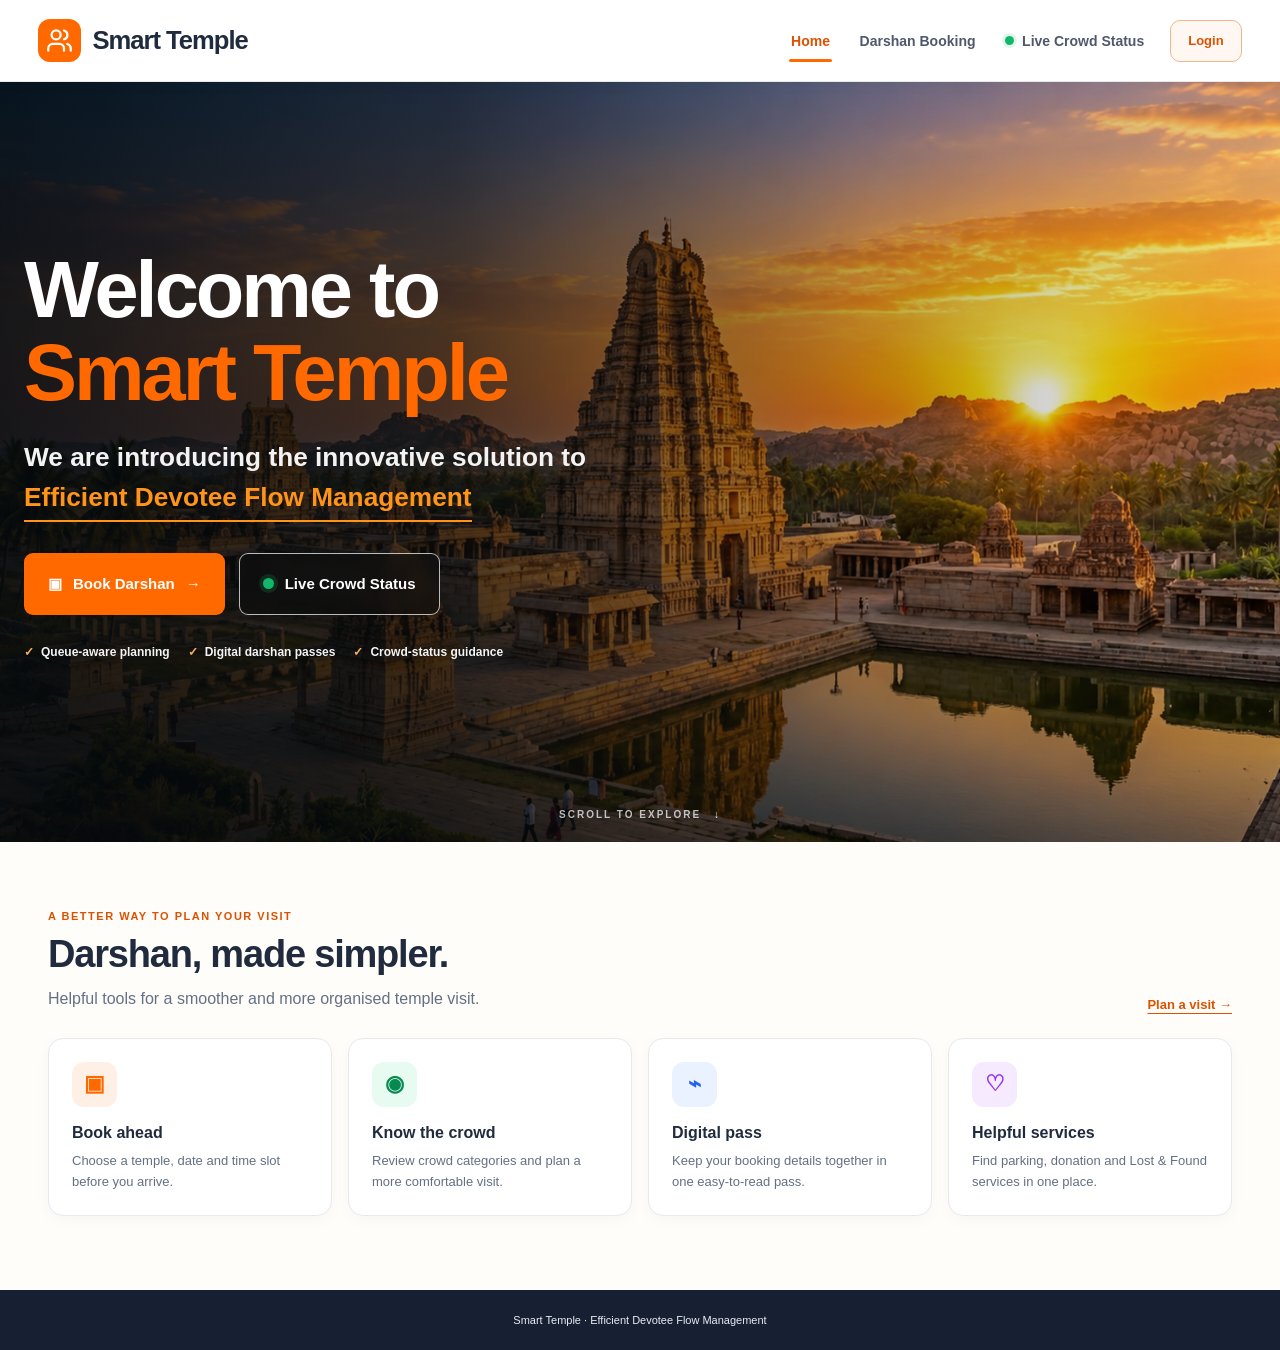
==== commit dcce9735: "Update home page and live crowd status" ====
--- a/index.html
+++ b/index.html
@@ -1,515 +1,698 @@
+
 <!DOCTYPE html>
 <html lang="en">
 <head>
-<meta charset="UTF-8">
-<meta name="viewport" content="width=device-width, initial-scale=1.0">
-<meta name="theme-color" content="#ffffff">
-<title>Smart Temple | Efficient Devotee Flow Management</title>
-<style>
-:root {
-  --saffron: #ff6900;
-  --saffron-dark: #dc5200;
-  --ink: #202b3d;
-  --muted: #647084;
-  --paper: #fffdf9;
-  --line: #e7e9ed;
-  --green: #12b76a;
-}
-* { box-sizing: border-box; }
-html { scroll-behavior: smooth; }
-body {
-  margin: 0;
-  font-family: Inter, "Segoe UI", Arial, sans-serif;
-  color: var(--ink);
-  background: var(--paper);
-}
-button, a { font: inherit; }
-button { cursor: pointer; }
-.site-header {
-  height: 86px;
-  padding: 0 28px;
-  display: flex;
-  align-items: center;
-  gap: 28px;
-  background: #fff;
-  border-bottom: 1px solid #e9eaec;
-  position: sticky;
-  top: 0;
-  z-index: 20;
-}
-.brand {
-  display: inline-flex;
-  align-items: center;
-  gap: 11px;
-  color: var(--ink);
-  text-decoration: none;
-  font-weight: 900;
-  font-size: 27px;
-  letter-spacing: -1px;
-  white-space: nowrap;
-}
-.brand-icon {
-  width: 44px;
-  height: 44px;
-  display: grid;
-  place-items: center;
-  color: #fff;
-  background: var(--saffron);
-  border-radius: 11px;
-}
-.brand-icon svg { width: 27px; height: 27px; }
-.main-nav {
-  display: flex;
-  align-items: center;
-  gap: 29px;
-  height: 100%;
-  margin-left: auto;
-}
-.nav-link {
-  height: 100%;
-  padding: 0;
-  border: 0;
-  background: transparent;
-  color: #4e596b;
-  font-size: 15px;
-  font-weight: 700;
-  position: relative;
-}
-.nav-link:hover, .nav-link.active { color: var(--saffron); }
-.nav-link.active::after {
-  content: "";
-  position: absolute;
-  bottom: 23px;
-  left: 0;
-  right: 0;
-  height: 2px;
-  background: var(--saffron);
-}
-.language-switch {
-  display: flex;
-  align-items: center;
-  padding: 3px;
-  background: #f4f5f7;
-  border: 1px solid #e5e7eb;
-  border-radius: 16px;
-}
-.language-switch button {
-  border: 0;
-  border-radius: 11px;
-  background: transparent;
-  padding: 8px 11px;
-  color: #697386;
-  font-weight: 800;
-}
-.language-switch button.active {
-  color: #202b3d;
-  background: white;
-  box-shadow: 0 1px 4px #00000014;
-}
-.menu-toggle {
-  display: none;
-  border: 0;
-  background: transparent;
-  font-size: 25px;
-  color: var(--ink);
-}
-.hero {
-  min-height: min(760px, calc(100vh - 86px));
-  height: 720px;
-  max-height: 850px;
-  position: relative;
-  display: flex;
-  align-items: center;
-  overflow: hidden;
-  color: white;
-  background: #28231e url("assets/temple-hero.png") center 52% / cover no-repeat;
-}
-.hero::before {
-  content: "";
-  position: absolute;
-  inset: 0;
-  background:
-    linear-gradient(90deg, rgba(5, 10, 13, .88) 0%, rgba(9, 12, 13, .70) 35%, rgba(17, 15, 12, .28) 67%, rgba(16, 13, 10, .05) 100%),
-    linear-gradient(0deg, rgba(0, 0, 0, .40) 0%, transparent 42%);
-}
-.hero-content {
-  position: relative;
-  z-index: 1;
-  width: min(100% - 48px, 1510px);
-  margin: 0 auto;
-  padding: 40px 0 56px;
-}
-.hero-copy-wrap { max-width: 900px; }
-.hero h1 {
-  margin: 0 0 24px;
-  font-size: clamp(52px, 6.2vw, 94px);
-  line-height: 1.04;
-  letter-spacing: -3.5px;
-  font-weight: 900;
-}
-.hero h1 span { color: var(--saffron); }
-.hero-description {
-  margin: 0 0 31px;
-  font-size: clamp(19px, 2.05vw, 28px);
-  line-height: 1.43;
-  font-weight: 650;
-  color: #f3f3f3;
-}
-.hero-description strong {
-  display: inline-block;
-  color: #ff9419;
-  border-bottom: 2px solid #ff9419;
-  padding-bottom: 3px;
-  font-weight: 800;
-}
-.hero-actions {
-  display: flex;
-  flex-wrap: wrap;
-  gap: 20px;
-}
-.btn {
-  min-height: 75px;
-  padding: 0 30px;
-  border-radius: 8px;
-  border: 1px solid transparent;
-  display: inline-flex;
-  align-items: center;
-  justify-content: center;
-  gap: 11px;
-  color: white;
-  font-size: 17px;
-  font-weight: 800;
-  text-decoration: none;
-  transition: transform .15s ease, box-shadow .15s ease, background .15s ease;
-}
-.btn:hover { transform: translateY(-2px); box-shadow: 0 9px 22px #0003; }
-.btn-primary { background: var(--saffron); }
-.btn-primary:hover { background: var(--saffron-dark); }
-.btn-outline {
-  background: rgba(15, 15, 15, .62);
-  border-color: rgba(255, 255, 255, .72);
-  backdrop-filter: blur(7px);
-}
-.live-indicator {
-  width: 13px;
-  height: 13px;
-  border-radius: 50%;
-  background: var(--green);
-  box-shadow: 0 0 0 4px rgba(18, 183, 106, .18);
-}
-.hero-benefits {
-  display: flex;
-  flex-wrap: wrap;
-  gap: 20px;
-  margin-top: 35px;
-  color: #f4f4f4;
-  font-size: 12px;
-  font-weight: 650;
-}
-.hero-benefits span { display: inline-flex; align-items: center; gap: 7px; }
-.hero-benefits b { color: #ffb15e; }
-.hero-scroll {
-  position: absolute;
-  bottom: 23px;
-  left: 50%;
-  transform: translateX(-50%);
-  font-size: 10px;
-  font-weight: 700;
-  letter-spacing: 2px;
-  color: #ffffffb8;
-}
-.hero-scroll span { color: white; margin-left: 8px; }
-.content-section {
-  max-width: 1240px;
-  padding: 64px 28px 74px;
-  margin: 0 auto;
-}
-.section-heading {
-  display: flex;
-  justify-content: space-between;
-  align-items: end;
-  gap: 20px;
-  margin-bottom: 26px;
-}
-.eyebrow {
-  color: var(--saffron-dark);
-  font-size: 11px;
-  font-weight: 900;
-  letter-spacing: 1.5px;
-}
-.section-heading h2 {
-  font-size: clamp(28px, 3.2vw, 38px);
-  letter-spacing: -1.2px;
-  margin: 9px 0 0;
-}
-.section-heading p {
-  color: var(--muted);
-  margin: 10px 0 0;
-  line-height: 1.6;
-}
-.small-link {
-  color: var(--saffron-dark);
-  font-size: 13px;
-  font-weight: 800;
-  text-underline-offset: 4px;
-  white-space: nowrap;
-}
-.feature-grid {
-  display: grid;
-  grid-template-columns: repeat(4, minmax(0, 1fr));
-  gap: 16px;
-}
-.feature-card {
-  padding: 23px;
-  background: white;
-  border: 1px solid var(--line);
-  border-radius: 15px;
-  box-shadow: 0 4px 15px #1e293b08;
-}
-.feature-icon {
-  width: 45px;
-  height: 45px;
-  border-radius: 12px;
-  display: grid;
-  place-items: center;
-  margin-bottom: 17px;
-  font-size: 22px;
-  font-weight: 800;
-}
-.icon-orange { background: #fff0e5; color: var(--saffron); }
-.icon-green { background: #e8fbf1; color: #078a52; }
-.icon-blue { background: #eaf1ff; color: #2463eb; }
-.icon-purple { background: #f5eaff; color: #9333ea; }
-.feature-card h3 { font-size: 16px; margin: 0 0 8px; }
-.feature-card p { color: var(--muted); font-size: 13px; line-height: 1.65; margin: 0; }
-.site-footer {
-  background: #172033;
-  color: #e8ebf2;
-  padding: 24px 28px;
-  text-align: center;
-  font-size: 11px;
-}
-.toast {
-  position: fixed;
-  left: 50%;
-  bottom: 24px;
-  transform: translate(-50%, 20px);
-  opacity: 0;
-  pointer-events: none;
-  z-index: 50;
-  padding: 13px 18px;
-  background: #172033;
-  color: white;
-  border-radius: 10px;
-  box-shadow: 0 8px 24px #0003;
-  font-size: 12px;
-  font-weight: 700;
-  transition: opacity .2s, transform .2s;
-  max-width: calc(100vw - 30px);
-  text-align: center;
-}
-.toast.show { opacity: 1; transform: translate(-50%, 0); }
-@media (min-width: 1500px) {
-  .hero-content { width: min(100% - 9%, 1510px); }
-}
-@media (max-width: 1000px) {
-  .site-header { padding: 0 18px; gap: 18px; }
-  .brand { font-size: 22px; }
-  .main-nav { gap: 18px; }
-  .feature-grid { grid-template-columns: repeat(2, minmax(0, 1fr)); }
-  .hero { background-position: 56% center; }
-}
-@media (max-width: 720px) {
-  .site-header { height: 72px; }
-  .brand { font-size: 20px; }
-  .brand-icon { width: 38px; height: 38px; }
-  .menu-toggle { display: block; }
-  .main-nav {
-    display: none;
-    position: absolute;
-    top: 72px;
-    left: 0;
-    right: 0;
-    height: auto;
-    padding: 10px 18px 16px;
-    flex-direction: column;
-    align-items: stretch;
-    gap: 0;
-    background: white;
-    box-shadow: 0 10px 18px #00000012;
-  }
-  .main-nav.open { display: flex; }
-  .nav-link { height: 43px; text-align: left; }
-  .nav-link.active::after { display: none; }
-  .language-switch { margin-left: auto; }
-  .language-switch button { padding: 7px 9px; font-size: 11px; }
-  .hero { height: calc(100svh - 72px); min-height: 590px; background-position: 56% center; }
-  .hero::before {
-    background:
-      linear-gradient(90deg, rgba(5, 10, 13, .82), rgba(9, 12, 13, .48) 70%, rgba(17, 15, 12, .18)),
-      linear-gradient(0deg, rgba(0, 0, 0, .45), transparent 50%);
-  }
-  .hero-content { width: calc(100% - 40px); padding: 28px 0; }
-  .hero h1 { font-size: clamp(48px, 10vw, 68px); letter-spacing: -2px; }
-  .hero-description { font-size: 18px; }
-  .btn { min-height: 60px; padding: 0 18px; font-size: 14px; }
-  .hero-actions { gap: 12px; }
-  .hero-benefits { flex-direction: column; gap: 9px; margin-top: 25px; }
-  .hero-scroll { display: none; }
-  .content-section { padding: 42px 18px 50px; }
-  .section-heading { align-items: start; flex-direction: column; }
-}
-@media (max-width: 430px) {
-  .brand { font-size: 18px; gap: 8px; }
-  .brand-icon { width: 34px; height: 34px; }
-  .hero h1 { font-size: 47px; }
-  .hero-actions { flex-direction: column; align-items: stretch; max-width: 310px; }
-  .feature-grid { grid-template-columns: 1fr; }
-}
-</style>
+  <meta charset="UTF-8">
+  <meta name="viewport" content="width=device-width, initial-scale=1.0">
+  <meta name="theme-color" content="#ffffff">
+  <title>Smart Temple | Efficient Devotee Flow Management</title>
+
+  <style>
+    :root {
+      --saffron: #ff6900;
+      --saffron-dark: #dc5200;
+      --ink: #202b3d;
+      --muted: #647084;
+      --paper: #fffdf9;
+      --line: #e7e9ed;
+      --green: #12b76a;
+    }
+
+    * { box-sizing: border-box; }
+
+    html {
+      scroll-behavior: smooth;
+      scroll-padding-top: 90px;
+    }
+
+    body {
+      margin: 0;
+      font-family: Inter, "Segoe UI", Arial, sans-serif;
+      color: var(--ink);
+      background: var(--paper);
+    }
+
+    button, a { font: inherit; }
+    button { cursor: pointer; }
+
+    .site-header {
+      min-height: 82px;
+      padding: 12px clamp(16px, 3vw, 42px);
+      display: flex;
+      align-items: center;
+      gap: 24px;
+      background: #fff;
+      border-bottom: 1px solid var(--line);
+      position: sticky;
+      top: 0;
+      z-index: 100;
+      box-shadow: 0 3px 14px #17203308;
+    }
+
+    .brand {
+      display: inline-flex;
+      align-items: center;
+      gap: 11px;
+      color: var(--ink);
+      text-decoration: none;
+      font-weight: 900;
+      font-size: clamp(20px, 2vw, 26px);
+      letter-spacing: -1px;
+      white-space: nowrap;
+      flex-shrink: 0;
+    }
+
+    .brand-icon {
+      width: 43px;
+      height: 43px;
+      display: grid;
+      place-items: center;
+      color: #fff;
+      background: var(--saffron);
+      border-radius: 12px;
+    }
+
+    .brand-icon svg { width: 27px; height: 27px; }
+
+    .main-nav {
+      display: flex;
+      align-items: center;
+      justify-content: center;
+      gap: clamp(12px, 2vw, 28px);
+      margin-left: auto;
+    }
+
+    .nav-link {
+      display: inline-flex;
+      align-items: center;
+      justify-content: center;
+      min-height: 44px;
+      padding: 0 2px;
+      border: 0;
+      background: transparent;
+      color: #4e596b;
+      font-size: 14px;
+      font-weight: 750;
+      text-decoration: none;
+      white-space: nowrap;
+      position: relative;
+      transition: color .2s ease;
+    }
+
+    .nav-link:hover,
+    .nav-link.active {
+      color: var(--saffron-dark);
+    }
+
+    .nav-link.active::after {
+      content: "";
+      position: absolute;
+      bottom: 1px;
+      left: 0;
+      right: 0;
+      height: 3px;
+      border-radius: 4px;
+      background: var(--saffron);
+    }
+
+    .nav-link.crowd-link {
+      gap: 8px;
+    }
+
+    .nav-live-dot {
+      width: 9px;
+      height: 9px;
+      background: var(--green);
+      border-radius: 50%;
+      box-shadow: 0 0 0 3px #12b76a20;
+      flex-shrink: 0;
+    }
+
+    .header-actions {
+      display: flex;
+      align-items: center;
+      gap: 12px;
+      flex-shrink: 0;
+    }
+
+    .login-link {
+      display: inline-flex;
+      align-items: center;
+      justify-content: center;
+      min-height: 42px;
+      padding: 0 17px;
+      border: 1px solid #f2b58f;
+      border-radius: 10px;
+      color: var(--saffron-dark);
+      background: #fff8f2;
+      text-decoration: none;
+      font-size: 13px;
+      font-weight: 800;
+      white-space: nowrap;
+      transition: background .2s ease, transform .2s ease;
+    }
+
+    .login-link:hover {
+      background: #fff0e5;
+      transform: translateY(-1px);
+    }
+
+    .menu-toggle {
+      display: none;
+      width: 42px;
+      height: 42px;
+      border: 1px solid var(--line);
+      border-radius: 10px;
+      background: white;
+      color: var(--ink);
+      font-size: 23px;
+    }
+
+    .hero {
+      min-height: min(760px, calc(100svh - 82px));
+      height: 720px;
+      max-height: 850px;
+      position: relative;
+      display: flex;
+      align-items: center;
+      overflow: hidden;
+      color: white;
+      background: #28231e url("assets/temple-hero.png") center 52% / cover no-repeat;
+    }
+
+    .hero::before {
+      content: "";
+      position: absolute;
+      inset: 0;
+      background:
+        linear-gradient(90deg,
+          rgba(5,10,13,.88) 0%,
+          rgba(9,12,13,.70) 35%,
+          rgba(17,15,12,.28) 67%,
+          rgba(16,13,10,.05) 100%),
+        linear-gradient(0deg, rgba(0,0,0,.40), transparent 42%);
+    }
+
+    .hero-content {
+      position: relative;
+      z-index: 1;
+      width: min(100% - 48px, 1510px);
+      margin: 0 auto;
+      padding: 40px 0 56px;
+    }
+
+    .hero-copy-wrap { max-width: 900px; }
+
+    .hero h1 {
+      margin: 0 0 24px;
+      font-size: clamp(48px, 6.2vw, 88px);
+      line-height: 1.04;
+      letter-spacing: -3px;
+      font-weight: 900;
+    }
+
+    .hero h1 span { color: var(--saffron); }
+
+    .hero-description {
+      margin: 0 0 31px;
+      font-size: clamp(18px, 2.05vw, 27px);
+      line-height: 1.5;
+      font-weight: 650;
+      color: #f3f3f3;
+    }
+
+    .hero-description strong {
+      display: inline-block;
+      color: #ff9419;
+      border-bottom: 2px solid #ff9419;
+      padding-bottom: 3px;
+      font-weight: 800;
+    }
+
+    .hero-actions {
+      display: flex;
+      flex-wrap: wrap;
+      gap: 14px;
+    }
+
+    .btn {
+      min-height: 62px;
+      padding: 0 23px;
+      border-radius: 9px;
+      border: 1px solid transparent;
+      display: inline-flex;
+      align-items: center;
+      justify-content: center;
+      gap: 11px;
+      color: white;
+      font-size: 15px;
+      font-weight: 800;
+      text-decoration: none;
+      transition: transform .15s ease, box-shadow .15s ease, background .15s ease;
+    }
+
+    .btn:hover {
+      transform: translateY(-2px);
+      box-shadow: 0 9px 22px #0003;
+    }
+
+    .btn-primary { background: var(--saffron); }
+    .btn-primary:hover { background: var(--saffron-dark); }
+
+    .btn-outline {
+      background: rgba(15,15,15,.62);
+      border-color: rgba(255,255,255,.72);
+      backdrop-filter: blur(7px);
+    }
+
+    .live-indicator {
+      width: 11px;
+      height: 11px;
+      border-radius: 50%;
+      background: var(--green);
+      box-shadow: 0 0 0 4px rgba(18,183,106,.18);
+    }
+
+    .hero-benefits {
+      display: flex;
+      flex-wrap: wrap;
+      gap: 18px;
+      margin-top: 30px;
+      color: #f4f4f4;
+      font-size: 12px;
+      font-weight: 650;
+    }
+
+    .hero-benefits span {
+      display: inline-flex;
+      align-items: center;
+      gap: 7px;
+    }
+
+    .hero-benefits b { color: #ffb15e; }
+
+    .hero-scroll {
+      position: absolute;
+      bottom: 22px;
+      left: 50%;
+      transform: translateX(-50%);
+      font-size: 10px;
+      font-weight: 700;
+      letter-spacing: 2px;
+      color: #ffffffb8;
+      white-space: nowrap;
+    }
+
+    .hero-scroll span { color: white; margin-left: 8px; }
+
+    .content-section {
+      max-width: 1240px;
+      padding: 64px 28px 74px;
+      margin: 0 auto;
+    }
+
+    .section-heading {
+      display: flex;
+      justify-content: space-between;
+      align-items: end;
+      gap: 20px;
+      margin-bottom: 26px;
+    }
+
+    .eyebrow {
+      color: var(--saffron-dark);
+      font-size: 11px;
+      font-weight: 900;
+      letter-spacing: 1.5px;
+    }
+
+    .section-heading h2 {
+      font-size: clamp(28px, 3.2vw, 38px);
+      letter-spacing: -1.2px;
+      margin: 9px 0 0;
+    }
+
+    .section-heading p {
+      color: var(--muted);
+      margin: 10px 0 0;
+      line-height: 1.6;
+    }
+
+    .small-link {
+      color: var(--saffron-dark);
+      font-size: 13px;
+      font-weight: 800;
+      text-underline-offset: 4px;
+      white-space: nowrap;
+    }
+
+    .feature-grid {
+      display: grid;
+      grid-template-columns: repeat(4, minmax(0, 1fr));
+      gap: 16px;
+    }
+
+    .feature-card {
+      padding: 23px;
+      background: white;
+      border: 1px solid var(--line);
+      border-radius: 15px;
+      box-shadow: 0 4px 15px #1e293b08;
+    }
+
+    .feature-icon {
+      width: 45px;
+      height: 45px;
+      border-radius: 12px;
+      display: grid;
+      place-items: center;
+      margin-bottom: 17px;
+      font-size: 22px;
+      font-weight: 800;
+    }
+
+    .icon-orange { background: #fff0e5; color: var(--saffron); }
+    .icon-green { background: #e8fbf1; color: #078a52; }
+    .icon-blue { background: #eaf1ff; color: #2463eb; }
+    .icon-purple { background: #f5eaff; color: #9333ea; }
+
+    .feature-card h3 { font-size: 16px; margin: 0 0 8px; }
+
+    .feature-card p {
+      color: var(--muted);
+      font-size: 13px;
+      line-height: 1.65;
+      margin: 0;
+    }
+
+    .site-footer {
+      background: #172033;
+      color: #e8ebf2;
+      padding: 24px 28px;
+      text-align: center;
+      font-size: 11px;
+    }
+
+    .toast {
+      position: fixed;
+      left: 50%;
+      bottom: 24px;
+      transform: translate(-50%, 20px);
+      opacity: 0;
+      pointer-events: none;
+      z-index: 200;
+      padding: 13px 18px;
+      background: #172033;
+      color: white;
+      border-radius: 10px;
+      box-shadow: 0 8px 24px #0003;
+      font-size: 12px;
+      font-weight: 700;
+      transition: opacity .2s, transform .2s;
+      max-width: calc(100vw - 30px);
+      text-align: center;
+    }
+
+    .toast.show {
+      opacity: 1;
+      transform: translate(-50%, 0);
+    }
+
+    @media (min-width: 1500px) {
+      .hero-content { width: min(91%, 1510px); }
+    }
+
+    @media (max-width: 1050px) {
+      .site-header { gap: 15px; }
+      .brand { font-size: 21px; }
+      .main-nav { gap: 14px; }
+      .nav-link { font-size: 13px; }
+      .login-link { padding: 0 12px; }
+      .feature-grid { grid-template-columns: repeat(2, minmax(0, 1fr)); }
+    }
+
+    @media (max-width: 800px) {
+      .site-header { min-height: 72px; }
+      .menu-toggle {
+        display: inline-grid;
+        place-items: center;
+      }
+
+      .header-actions { margin-left: auto; }
+
+      .main-nav {
+        display: none;
+        position: absolute;
+        top: calc(100% + 1px);
+        left: 0;
+        right: 0;
+        padding: 12px 18px 18px;
+        flex-direction: column;
+        align-items: stretch;
+        gap: 4px;
+        margin: 0;
+        background: white;
+        border-bottom: 1px solid var(--line);
+        box-shadow: 0 12px 20px #00000012;
+      }
+
+      .main-nav.open { display: flex; }
+
+      .nav-link {
+        min-height: 47px;
+        justify-content: flex-start;
+        padding: 0 12px;
+        border-radius: 8px;
+      }
+
+      .nav-link:hover,
+      .nav-link.active { background: #fff6ef; }
+
+      .nav-link.active::after { display: none; }
+
+      .hero {
+        height: auto;
+        min-height: calc(100svh - 72px);
+        background-position: 56% center;
+      }
+
+      .hero::before {
+        background:
+          linear-gradient(90deg, rgba(5,10,13,.84), rgba(9,12,13,.48) 75%, rgba(17,15,12,.18)),
+          linear-gradient(0deg, rgba(0,0,0,.45), transparent 50%);
+      }
+
+      .hero-content {
+        width: calc(100% - 40px);
+        padding: 44px 0;
+      }
+
+      .hero h1 { letter-spacing: -2px; }
+      .hero-description { font-size: 18px; }
+      .btn { min-height: 56px; padding: 0 17px; font-size: 14px; }
+      .hero-benefits { gap: 12px; }
+      .content-section { padding: 44px 20px 54px; }
+    }
+
+    @media (max-width: 480px) {
+      .brand { font-size: 18px; gap: 8px; }
+      .brand-icon { width: 36px; height: 36px; }
+      .login-link { min-height: 39px; padding: 0 10px; font-size: 12px; }
+      .hero h1 { font-size: clamp(43px, 12vw, 56px); }
+      .hero-actions { flex-direction: column; align-items: stretch; max-width: 340px; }
+      .hero-benefits { flex-direction: column; gap: 9px; }
+      .hero-scroll { display: none; }
+      .feature-grid { grid-template-columns: 1fr; }
+      .section-heading { align-items: flex-start; flex-direction: column; }
+    }
+  </style>
 </head>
+
 <body>
-<header class="site-header">
-  <a class="brand" href="#home" aria-label="Smart Temple home">
-    <span class="brand-icon" aria-hidden="true">
-      <svg viewBox="0 0 24 24" fill="none" stroke="currentColor" stroke-width="2" stroke-linecap="round" stroke-linejoin="round">
-        <path d="M16 21v-2a4 4 0 0 0-4-4H6a4 4 0 0 0-4 4v2"></path>
-        <circle cx="9" cy="7" r="4"></circle>
-        <path d="M22 21v-2a4 4 0 0 0-3-3.87M16 3.13a4 4 0 0 1 0 7.75"></path>
-      </svg>
-    </span>
-    <span>Smart Temple</span>
-  </a>
-
-  <nav class="main-nav" id="mainNav" aria-label="Main navigation">
-    <a class="nav-link active" href="#home" data-nav="home">Home</a>
-    <a class="nav-link" href="#booking" data-nav="booking">Darshan Booking</a>
-    <a class="nav-link" href="live-crowd-status.html" data-nav="crowd">Live Crowd Status</a>
-  </nav>
-
-  <div class="language-switch" aria-label="Language selection">
-    <button type="button" class="active" data-lang="en">EN</button>
-    <button type="button" data-lang="hi">हिन्दी</button>
-  </div>
-  <button class="menu-toggle" id="menuToggle" aria-label="Toggle navigation" aria-expanded="false">☰</button>
-</header>
-
-<main>
-  <section class="hero" id="home" aria-label="Welcome to Smart Temple">
-    <div class="hero-content">
-      <div class="hero-copy-wrap">
-        <h1 id="heroTitle">Welcome to<br><span>Smart Temple</span></h1>
-        <p class="hero-description" id="heroDescription">
-          We are introducing the innovative solution to<br class="desktop-break">
-          <strong>Efficient Devotee Flow Management</strong>
-        </p>
-        <div class="hero-actions">
-          <a class="btn btn-primary" href="#booking" id="bookButton">
-            <span aria-hidden="true">▣</span>
-            <span>Book Darshan</span>
-            <span aria-hidden="true">→</span>
-          </a>
-          <a class="btn btn-outline" href="live-crowd-status.html" id="crowdButton">
-            <span class="live-indicator" aria-hidden="true"></span>
-            <span>Live Crowd Status</span>
-          </a>
-        </div>
-        <div class="hero-benefits">
-          <span><b>✓</b> Queue-aware planning</span>
-          <span><b>✓</b> Digital darshan passes</span>
-          <span><b>✓</b> Crowd-status guidance</span>
+  <header class="site-header">
+    <a class="brand" href="index.html" aria-label="Smart Temple home">
+      <span class="brand-icon" aria-hidden="true">
+        <svg viewBox="0 0 24 24" fill="none" stroke="currentColor"
+          stroke-width="2" stroke-linecap="round" stroke-linejoin="round">
+          <path d="M16 21v-2a4 4 0 0 0-4-4H6a4 4 0 0 0-4 4v2"></path>
+          <circle cx="9" cy="7" r="4"></circle>
+          <path d="M22 21v-2a4 4 0 0 0-3-3.87M16 3.13a4 4 0 0 1 0 7.75"></path>
+        </svg>
+      </span>
+      <span>Smart Temple</span>
+    </a>
+
+    <nav class="main-nav" id="mainNav" aria-label="Main navigation">
+      <a class="nav-link active" href="index.html" data-nav="home">Home</a>
+
+      <a class="nav-link" href="devotee-dashboard.html" data-nav="booking">
+        Darshan Booking
+      </a>
+
+      <a class="nav-link crowd-link"
+         href="live-crowd-status.html"
+         data-nav="crowd">
+        <span class="nav-live-dot" aria-hidden="true"></span>
+        Live Crowd Status
+      </a>
+    </nav>
+
+    <div class="header-actions">
+      <a class="login-link" id="loginLink" href="login.html">Login</a>
+      <button class="menu-toggle" id="menuToggle"
+        type="button" aria-label="Open navigation"
+        aria-controls="mainNav" aria-expanded="false">☰</button>
+    </div>
+  </header>
+
+  <main>
+    <section class="hero" id="home" aria-label="Welcome to Smart Temple">
+      <div class="hero-content">
+        <div class="hero-copy-wrap">
+          <h1 id="heroTitle">Welcome to<br><span>Smart Temple</span></h1>
+
+          <p class="hero-description" id="heroDescription">
+            We are introducing the innovative solution to<br class="desktop-break">
+            <strong>Efficient Devotee Flow Management</strong>
+          </p>
+
+          <div class="hero-actions">
+            <a class="btn btn-primary" href="devotee-dashboard.html" id="bookButton">
+              <span aria-hidden="true">▣</span>
+              <span>Book Darshan</span>
+              <span aria-hidden="true">→</span>
+            </a>
+
+            <a class="btn btn-outline" href="live-crowd-status.html" id="crowdButton">
+              <span class="live-indicator" aria-hidden="true"></span>
+              <span>Live Crowd Status</span>
+            </a>
+          </div>
+
+          <div class="hero-benefits">
+            <span><b>✓</b> Queue-aware planning</span>
+            <span><b>✓</b> Digital darshan passes</span>
+            <span><b>✓</b> Crowd-status guidance</span>
+          </div>
         </div>
       </div>
-    </div>
-    <div class="hero-scroll">SCROLL TO EXPLORE <span>↓</span></div>
-  </section>
-
-  <section class="content-section" id="features">
-    <div class="section-heading">
-      <div>
-        <span class="eyebrow">A BETTER WAY TO PLAN YOUR VISIT</span>
-        <h2>Darshan, made simpler.</h2>
-        <p>Helpful tools for a smoother and more organised temple visit.</p>
+
+      <div class="hero-scroll">SCROLL TO EXPLORE <span>↓</span></div>
+    </section>
+
+    <section class="content-section" id="features">
+      <div class="section-heading">
+        <div>
+          <span class="eyebrow">A BETTER WAY TO PLAN YOUR VISIT</span>
+          <h2>Darshan, made simpler.</h2>
+          <p>Helpful tools for a smoother and more organised temple visit.</p>
+        </div>
+
+        <a class="small-link" href="devotee-dashboard.html">Plan a visit →</a>
       </div>
-      <a class="small-link" href="#booking">Plan a visit →</a>
-    </div>
-    <div class="feature-grid">
-      <article class="feature-card">
-        <div class="feature-icon icon-orange" aria-hidden="true">▣</div>
-        <h3>Book ahead</h3>
-        <p>Choose a temple, date and time slot before you arrive.</p>
-      </article>
-      <article class="feature-card">
-        <div class="feature-icon icon-green" aria-hidden="true">◉</div>
-        <h3>Know the crowd</h3>
-        <p>Review crowd categories and plan a more comfortable visit.</p>
-      </article>
-      <article class="feature-card">
-        <div class="feature-icon icon-blue" aria-hidden="true">⌁</div>
-        <h3>Digital pass</h3>
-        <p>Keep your booking details together in one easy-to-read pass.</p>
-      </article>
-      <article class="feature-card">
-        <div class="feature-icon icon-purple" aria-hidden="true">♡</div>
-        <h3>Helpful services</h3>
-        <p>Find parking, donation and Lost &amp; Found services in one place.</p>
-      </article>
-    </div>
-  </section>
-  <footer class="site-footer" id="footer">Smart Temple · Efficient Devotee Flow Management · Frontend prototype</footer>
-</main>
-
-<div class="toast" id="toast" role="status" aria-live="polite"></div>
-<script>
-const nav = document.getElementById("mainNav");
-const menuToggle = document.getElementById("menuToggle");
-const toast = document.getElementById("toast");
-let toastTimer;
-
-menuToggle.addEventListener("click", () => {
-  const isOpen = nav.classList.toggle("open");
-  menuToggle.setAttribute("aria-expanded", String(isOpen));
-  menuToggle.textContent = isOpen ? "×" : "☰";
-});
-
-document.querySelectorAll(".nav-link").forEach(link => {
-  link.addEventListener("click", () => {
-    document.querySelectorAll(".nav-link").forEach(item => item.classList.remove("active"));
-    link.classList.add("active");
-    nav.classList.remove("open");
-    menuToggle.setAttribute("aria-expanded", "false");
-    menuToggle.textContent = "☰";
-    const target = link.dataset.nav;
-    if (target === "booking") showToast("Darshan booking screen will be added next.");
-  });
-});
-
-document.querySelectorAll('[href="#booking"]').forEach(link => {
-  link.addEventListener("click", () => showToast("Darshan booking screen will be added next."));
-});
-
-function showToast(message) {
-  toast.textContent = message;
-  toast.classList.add("show");
-  clearTimeout(toastTimer);
-  toastTimer = setTimeout(() => toast.classList.remove("show"), 2600);
-}
-
-document.querySelectorAll("[data-lang]").forEach(button => {
-  button.addEventListener("click", () => {
-    document.querySelectorAll("[data-lang]").forEach(item => item.classList.toggle("active", item === button));
-    const isHindi = button.dataset.lang === "hi";
-    document.getElementById("heroTitle").innerHTML = isHindi
-      ? 'स्मार्ट मंदिर में<br><span>आपका स्वागत है</span>'
-      : 'Welcome to<br><span>Smart Temple</span>';
-    document.getElementById("heroDescription").innerHTML = isHindi
-      ? 'दर्शन अनुभव को बेहतर बनाने का एक अभिनव समाधान<br class="desktop-break"><strong>कुशल भक्त प्रवाह प्रबंधन</strong>'
-      : 'We are introducing the innovative solution to<br class="desktop-break"><strong>Efficient Devotee Flow Management</strong>';
-    document.getElementById("bookButton").querySelectorAll("span")[1].textContent = isHindi ? "दर्शन बुक करें" : "Book Darshan";
-    document.getElementById("crowdButton").querySelectorAll("span")[1].textContent = isHindi ? "लाइव भीड़ स्थिति" : "Live Crowd Status";
-    showToast(isHindi ? "हिन्दी पूर्वावलोकन सक्रिय" : "English preview active");
-  });
-});
-</script>
+
+      <div class="feature-grid">
+        <article class="feature-card">
+          <div class="feature-icon icon-orange" aria-hidden="true">▣</div>
+          <h3>Book ahead</h3>
+          <p>Choose a temple, date and time slot before you arrive.</p>
+        </article>
+
+        <article class="feature-card">
+          <div class="feature-icon icon-green" aria-hidden="true">◉</div>
+          <h3>Know the crowd</h3>
+          <p>Review crowd categories and plan a more comfortable visit.</p>
+        </article>
+
+        <article class="feature-card">
+          <div class="feature-icon icon-blue" aria-hidden="true">⌁</div>
+          <h3>Digital pass</h3>
+          <p>Keep your booking details together in one easy-to-read pass.</p>
+        </article>
+
+        <article class="feature-card">
+          <div class="feature-icon icon-purple" aria-hidden="true">♡</div>
+          <h3>Helpful services</h3>
+          <p>Find parking, donation and Lost &amp; Found services in one place.</p>
+        </article>
+      </div>
+    </section>
+
+    <footer class="site-footer" id="footer">
+      Smart Temple · Efficient Devotee Flow Management
+    </footer>
+  </main>
+
+  <div class="toast" id="toast" role="status" aria-live="polite"></div>
+
+  <script>
+    "use strict";
+
+    const nav = document.getElementById("mainNav");
+    const menuToggle = document.getElementById("menuToggle");
+    const loginLink = document.getElementById("loginLink");
+
+    function closeMenu() {
+      nav.classList.remove("open");
+      menuToggle.setAttribute("aria-expanded", "false");
+      menuToggle.setAttribute("aria-label", "Open navigation");
+      menuToggle.textContent = "☰";
+    }
+
+    menuToggle.addEventListener("click", () => {
+      const isOpen = nav.classList.toggle("open");
+      menuToggle.setAttribute("aria-expanded", String(isOpen));
+      menuToggle.setAttribute(
+        "aria-label",
+        isOpen ? "Close navigation" : "Open navigation"
+      );
+      menuToggle.textContent = isOpen ? "×" : "☰";
+    });
+
+    // Only mark Home as active on this landing page.
+    // Booking and Crowd Status are separate pages.
+    nav.querySelectorAll(".nav-link").forEach(link => {
+      link.addEventListener("click", () => {
+        closeMenu();
+      });
+    });
+
+    // Live Crowd Status performs its own Supabase login check.
+    // This link simply opens the page; the page enforces restriction.
+    document.getElementById("crowdButton").addEventListener("click", () => {
+      closeMenu();
+    });
+
+    // Keep the existing login page as the login destination.
+    loginLink.href = "login.html";
+
+    // Language preview.
+    document.querySelectorAll("[data-lang]").forEach(button => {
+      button.addEventListener("click", () => {
+        document.querySelectorAll("[data-lang]").forEach(item => {
+          item.classList.toggle("active", item === button);
+        });
+
+        const isHindi = button.dataset.lang === "hi";
+
+        document.getElementById("heroTitle").innerHTML = isHindi
+          ? 'स्मार्ट मंदिर में<br><span>आपका स्वागत है</span>'
+          : 'Welcome to<br><span>Smart Temple</span>';
+
+        document.getElementById("heroDescription").innerHTML = isHindi
+          ? 'दर्शन अनुभव को बेहतर बनाने का एक अभिनव समाधान<br class="desktop-break"><strong>कुशल भक्त प्रवाह प्रबंधन</strong>'
+          : 'We are introducing the innovative solution to<br class="desktop-break"><strong>Efficient Devotee Flow Management</strong>';
+
+        document.getElementById("bookButton").querySelectorAll("span")[1].textContent =
+          isHindi ? "दर्शन बुक करें" : "Book Darshan";
+
+        document.getElementById("crowdButton").querySelectorAll("span")[1].textContent =
+          isHindi ? "लाइव भीड़ स्थिति" : "Live Crowd Status";
+      });
+    });
+
+    // If the page returns from another page, keep the mobile menu closed.
+    window.addEventListener("pageshow", closeMenu);
+  </script>
 </body>
 </html>
